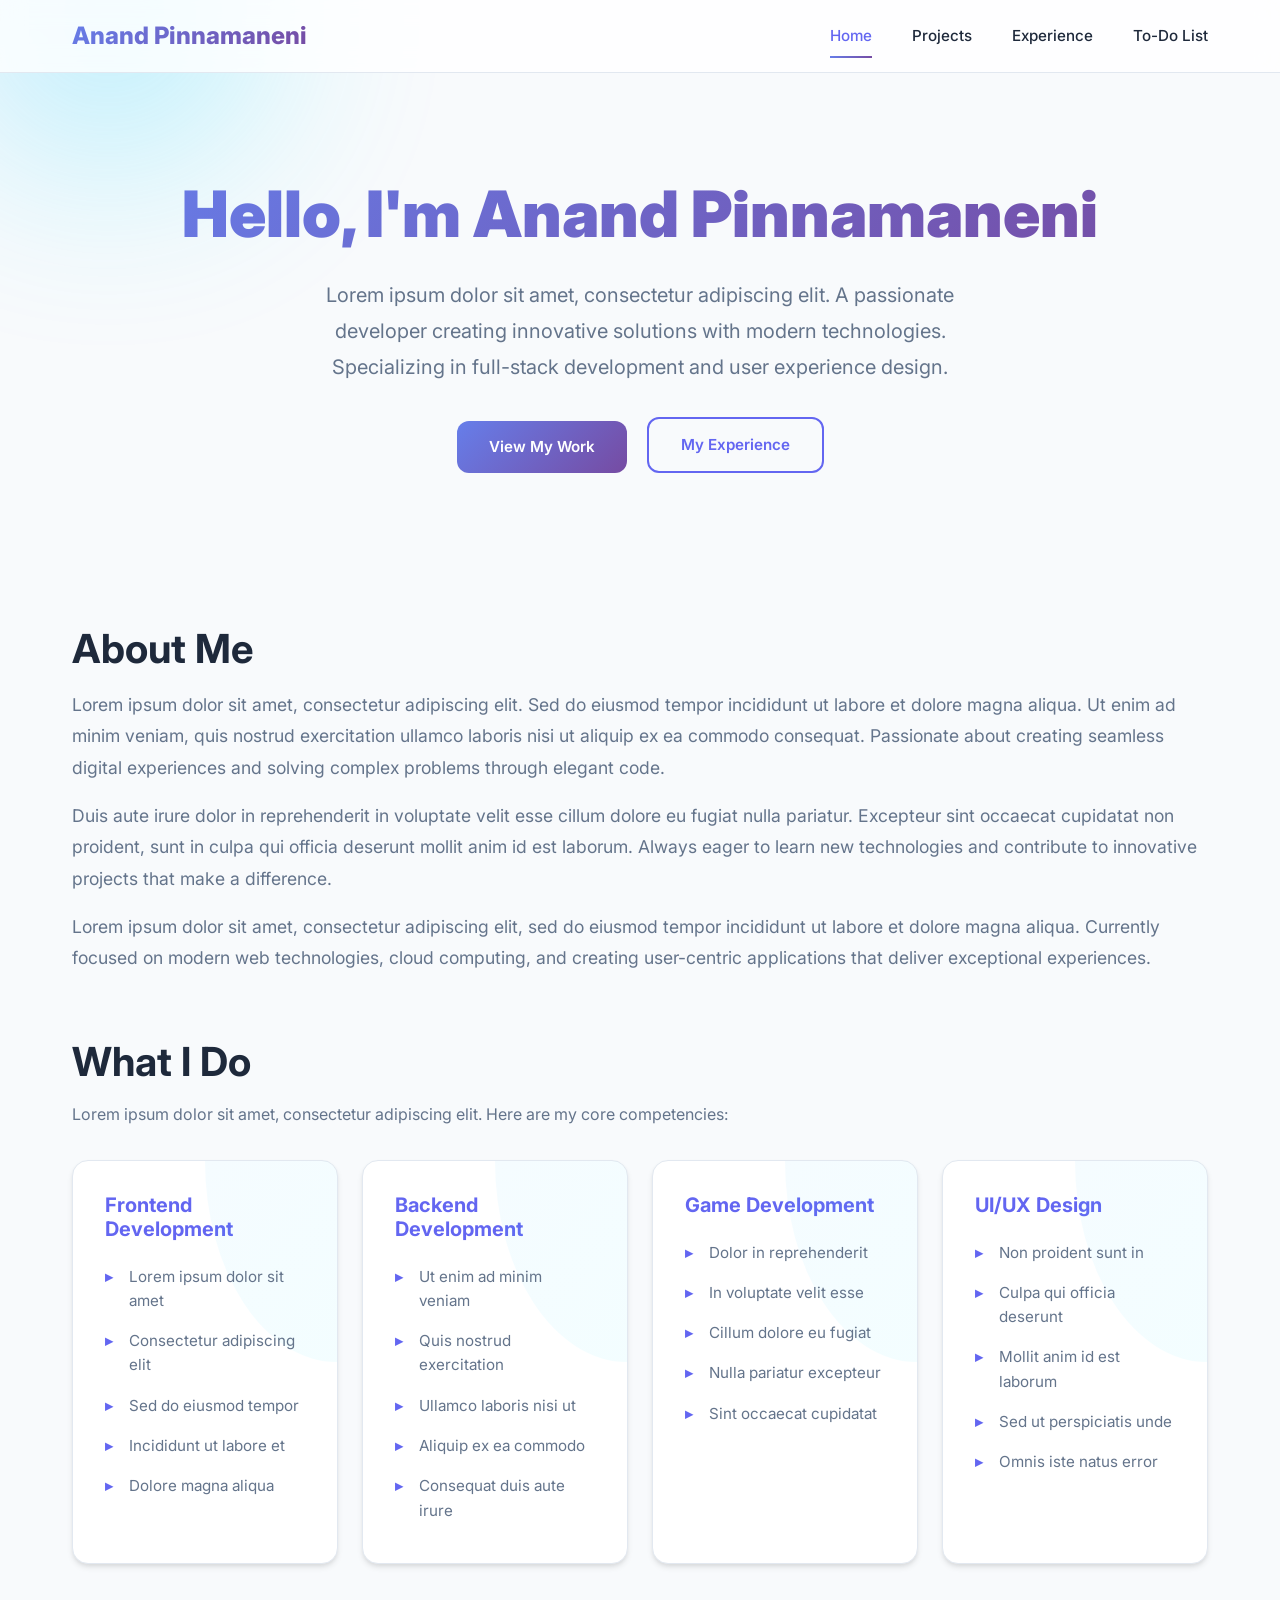
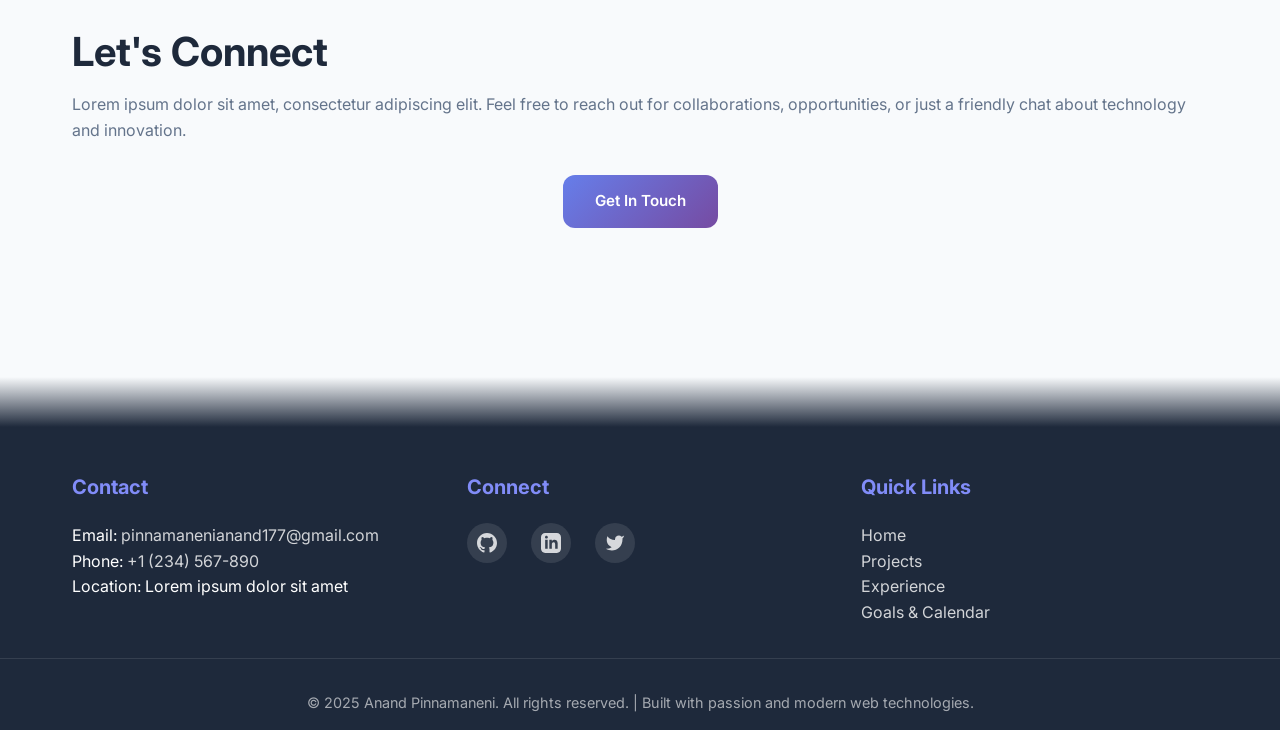
==== index.html @ 84a03266 "first commit" ====
<!DOCTYPE html>
<html lang="en">
<head>
  <meta charset="UTF-8" />
  <meta name="viewport" content="width=device-width, initial-scale=1" />
  <title>Anand Pinnamaneni | Portfolio</title>
  <link rel="stylesheet" href="css/styles.css" />
  <link href="https://fonts.googleapis.com/css2?family=Inter:wght@400;500;600;700;800;900&display=swap" rel="stylesheet">
</head>
<body>
  <header>
    <div class="header-container">
      <a href="index.html" class="logo">Anand Pinnamaneni</a>
      <button class="menu-toggle" id="menu-toggle">☰</button>
      <nav id="nav-menu">
        <a href="index.html" class="active">Home</a>
        <a href="projects.html">Projects</a>
        <a href="experience.html">Experience</a>
        <a href="todo.html">To-Do List</a>
      </nav>
    </div>
  </header>

  <main>
    <section class="hero">
      <h1>Hello, I'm Anand Pinnamaneni</h1>
      <p>Lorem ipsum dolor sit amet, consectetur adipiscing elit. A passionate developer creating innovative solutions with modern technologies. Specializing in full-stack development and user experience design.</p>
      <div style="margin-top: 2rem;">
        <a href="projects.html" class="btn">View My Work</a>
        <a href="experience.html" class="btn btn-secondary" style="margin-left: 1rem;">My Experience</a>
      </div>
    </section>
    <section>
      <h2>About Me</h2>
      <p style="font-size: 1.1rem; line-height: 1.8; color: var(--text-light);">
        Lorem ipsum dolor sit amet, consectetur adipiscing elit. Sed do eiusmod tempor incididunt ut labore et dolore magna aliqua. Ut enim ad minim veniam, quis nostrud exercitation ullamco laboris nisi ut aliquip ex ea commodo consequat. Passionate about creating seamless digital experiences and solving complex problems through elegant code.
      </p>
      <p style="font-size: 1.1rem; line-height: 1.8; color: var(--text-light); margin-top: 1rem;">
        Duis aute irure dolor in reprehenderit in voluptate velit esse cillum dolore eu fugiat nulla pariatur. Excepteur sint occaecat cupidatat non proident, sunt in culpa qui officia deserunt mollit anim id est laborum. Always eager to learn new technologies and contribute to innovative projects that make a difference.
      </p>
      <p style="font-size: 1.1rem; line-height: 1.8; color: var(--text-light); margin-top: 1rem;">
        Lorem ipsum dolor sit amet, consectetur adipiscing elit, sed do eiusmod tempor incididunt ut labore et dolore magna aliqua. Currently focused on modern web technologies, cloud computing, and creating user-centric applications that deliver exceptional experiences.
      </p>
    </section>

    <section>
      <h2>What I Do</h2>
      <p style="color: var(--text-light); margin-bottom: 2rem;">Lorem ipsum dolor sit amet, consectetur adipiscing elit. Here are my core competencies:</p>
      
      <div class="skills-grid">
        <div class="skill-category">
          <h4>Frontend Development</h4>
          <ul>
            <li>Lorem ipsum dolor sit amet</li>
            <li>Consectetur adipiscing elit</li>
            <li>Sed do eiusmod tempor</li>
            <li>Incididunt ut labore et</li>
            <li>Dolore magna aliqua</li>
          </ul>
        </div>        <div class="skill-category">
          <h4>Backend Development</h4>
          <ul>
            <li>Ut enim ad minim veniam</li>
            <li>Quis nostrud exercitation</li>
            <li>Ullamco laboris nisi ut</li>
            <li>Aliquip ex ea commodo</li>
            <li>Consequat duis aute irure</li>
          </ul>
        </div>
        <div class="skill-category">
          <h4>Game Development</h4>
          <ul>
            <li>Dolor in reprehenderit</li>
            <li>In voluptate velit esse</li>
            <li>Cillum dolore eu fugiat</li>
            <li>Nulla pariatur excepteur</li>
            <li>Sint occaecat cupidatat</li>
          </ul>
        </div>
        <div class="skill-category">
          <h4>UI/UX Design</h4>
          <ul>
            <li>Non proident sunt in</li>
            <li>Culpa qui officia deserunt</li>
            <li>Mollit anim id est laborum</li>
            <li>Sed ut perspiciatis unde</li>
            <li>Omnis iste natus error</li>
          </ul>
        </div>
      </div>
    </section>
    <section>
      <h2>Let's Connect</h2>
      <p style="color: var(--text-light); margin-bottom: 2rem;">
        Lorem ipsum dolor sit amet, consectetur adipiscing elit. Feel free to reach out for collaborations, opportunities, or just a friendly chat about technology and innovation.
      </p>
      <div style="text-align: center;">
        <a href="mailto:pinnamanenianand177@gmail.com" class="btn">Get In Touch</a>
      </div>
    </section>
  </main>

  <footer>
    <div class="footer-content">
      <div class="footer-section">
        <h3>Contact</h3>
        <p>Email: <a href="mailto:pinnamanenianand177@gmail.com">pinnamanenianand177@gmail.com</a></p>
        <p>Phone: <a href="tel:+1234567890">+1 (234) 567-890</a></p>
        <p>Location: Lorem ipsum dolor sit amet</p>
      </div>
      <div class="footer-section">
        <h3>Connect</h3>
        <div class="social-links">
          <a href="https://github.com" target="_blank" title="GitHub">
            <svg width="20" height="20" fill="currentColor" viewBox="0 0 24 24"><path d="M12 0c-6.626 0-12 5.373-12 12 0 5.302 3.438 9.8 8.207 11.387.599.111.793-.261.793-.577v-2.234c-3.338.726-4.033-1.416-4.033-1.416-.546-1.387-1.333-1.756-1.333-1.756-1.089-.745.083-.729.083-.729 1.205.084 1.839 1.237 1.839 1.237 1.07 1.834 2.807 1.304 3.492.997.107-.775.418-1.305.762-1.604-2.665-.305-5.467-1.334-5.467-5.931 0-1.311.469-2.381 1.236-3.221-.124-.303-.535-1.524.117-3.176 0 0 1.008-.322 3.301 1.23.957-.266 1.983-.399 3.003-.404 1.02.005 2.047.138 3.006.404 2.291-1.552 3.297-1.23 3.297-1.23.653 1.653.242 2.874.118 3.176.77.84 1.235 1.911 1.235 3.221 0 4.609-2.807 5.624-5.479 5.921.43.372.823 1.102.823 2.222v3.293c0 .319.192.694.801.576 4.765-1.589 8.199-6.086 8.199-11.386 0-6.627-5.373-12-12-12z"/></svg>
          </a>
          <a href="https://linkedin.com" target="_blank" title="LinkedIn">
            <svg width="20" height="20" fill="currentColor" viewBox="0 0 24 24"><path d="M19 0h-14c-2.761 0-5 2.239-5 5v14c0 2.761 2.239 5 5 5h14c2.762 0 5-2.239 5-5v-14c0-2.761-2.238-5-5-5zm-11 19h-3v-11h3v11zm-1.5-12.268c-.966 0-1.75-.79-1.75-1.764s.784-1.764 1.75-1.764 1.75.79 1.75 1.764-.783 1.764-1.75 1.764zm13.5 12.268h-3v-5.604c0-3.368-4-3.113-4 0v5.604h-3v-11h3v1.765c1.396-2.586 7-2.777 7 2.476v6.759z"/></svg>
          </a>
          <a href="https://twitter.com" target="_blank" title="Twitter">
            <svg width="20" height="20" fill="currentColor" viewBox="0 0 24 24"><path d="M23 3a10.9 10.9 0 01-3.14 1.53 4.48 4.48 0 00-7.86 3v1A10.66 10.66 0 013 4s-4 9 5 13a11.64 11.64 0 01-7 2c9 5 20 0 20-11.5a4.5 4.5 0 00-.08-.83A7.72 7.72 0 0023 3z"></path></svg>
          </a>
        </div>
      </div>
      <div class="footer-section">
        <h3>Quick Links</h3>
        <p><a href="index.html">Home</a></p>
        <p><a href="projects.html">Projects</a></p>
        <p><a href="experience.html">Experience</a></p>
        <p><a href="todo.html">Goals & Calendar</a></p>
      </div>
    </div>
    <div class="footer-bottom">
      <p>&copy; 2025 Anand Pinnamaneni. All rights reserved. | Built with passion and modern web technologies.</p>
    </div>
  </footer>

  <script src="javascripts/script.js"></script>
</body>
</html>
---- css/styles.css ----
/* Modern Portfolio CSS - Enhanced Design */

/* CSS Variables for Modern Theme */
:root {
  --primary-color: #6366f1;
  --primary-dark: #4f46e5;
  --primary-light: #818cf8;
  --secondary-color: #ec4899;
  --accent-color: #14b8a6;
  --text-color: #1e293b;
  --text-light: #64748b;
  --text-muted: #94a3b8;
  --bg-color: #f8fafc;
  --card-bg: #ffffff;
  --card-hover: #f1f5f9;
  --border-color: #e2e8f0;
  --shadow-sm: 0 1px 2px 0 rgba(0, 0, 0, 0.05);
  --shadow: 0 4px 6px -1px rgba(0, 0, 0, 0.1), 0 2px 4px -1px rgba(0, 0, 0, 0.06);
  --shadow-md: 0 10px 15px -3px rgba(0, 0, 0, 0.1), 0 4px 6px -2px rgba(0, 0, 0, 0.05);
  --shadow-lg: 0 20px 25px -5px rgba(0, 0, 0, 0.1), 0 10px 10px -5px rgba(0, 0, 0, 0.04);
  --shadow-xl: 0 25px 50px -12px rgba(0, 0, 0, 0.25);
  --gradient-primary: linear-gradient(135deg, #667eea 0%, #764ba2 100%);
  --gradient-secondary: linear-gradient(135deg, #f093fb 0%, #f5576c 100%);
  --gradient-accent: linear-gradient(135deg, #4facfe 0%, #00f2fe 100%);
}

/* Global Reset and Base */
* {
  box-sizing: border-box;
  margin: 0;
  padding: 0;
}

html {
  scroll-behavior: smooth;
}

body {
  font-family: 'Inter', -apple-system, BlinkMacSystemFont, 'Segoe UI', Roboto, sans-serif;
  line-height: 1.6;
  background-color: var(--bg-color);
  color: var(--text-color);
  min-height: 100vh;
  font-size: 16px;
  -webkit-font-smoothing: antialiased;
  -moz-osx-font-smoothing: grayscale;
}

/* Typography */
h1, h2, h3, h4, h5, h6 {
  font-weight: 700;
  line-height: 1.2;
  margin-bottom: 1rem;
}

h1 { font-size: 3.5rem; }
h2 { font-size: 2.5rem; }
h3 { font-size: 1.875rem; }
h4 { font-size: 1.5rem; }
h5 { font-size: 1.25rem; }
h6 { font-size: 1rem; }

/* Modern Header with Glassmorphism */
header {
  position: fixed;
  top: 0;
  width: 100%;
  backdrop-filter: blur(12px);
  background: rgba(255, 255, 255, 0.8);
  border-bottom: 1px solid var(--border-color);
  z-index: 1000;
  transition: all 0.3s ease;
}

header.scrolled {
  box-shadow: var(--shadow-md);
}
.header-container {
  max-width: 1200px;
  margin: 0 auto;
  padding: 1rem 2rem;
  display: flex;
  justify-content: space-between;
  align-items: center;
}

.logo {
  font-size: 1.5rem;
  font-weight: 800;
  text-decoration: none;
  background: var(--gradient-primary);
  -webkit-background-clip: text;
  -webkit-text-fill-color: transparent;
  background-clip: text;
  transition: all 0.3s ease;
}

.logo:hover {
  transform: translateX(5px);
}

nav {
  display: flex;
  gap: 2.5rem;
  align-items: center;
}

nav a {
  color: var(--text-color);
  text-decoration: none;
  font-weight: 500;
  position: relative;
  transition: all 0.3s ease;
  padding: 0.5rem 0;
  font-size: 0.95rem;
}
nav a::after {
  content: '';
  position: absolute;
  bottom: -2px;
  left: 0;
  width: 0;
  height: 2px;
  background: var(--gradient-primary);
  transition: width 0.3s ease;
}

nav a:hover {
  color: var(--primary-color);
}

nav a:hover::after,
nav a.active::after {
  width: 100%;
}

nav a.active {
  color: var(--primary-color);
}

/* Mobile Menu */
.menu-toggle {
  display: none;
  background: none;
  border: none;
  font-size: 1.5rem;
  color: var(--text-color);
  cursor: pointer;
  padding: 0.5rem;
}
/* Main Content */
main {
  max-width: 1200px;
  margin: 0 auto;
  padding: 6rem 2rem 3rem;
  min-height: calc(100vh - 200px);
}

section {
  margin-bottom: 4rem;
  animation: fadeInUp 0.6s ease-out;
}

@keyframes fadeInUp {
  from {
    opacity: 0;
    transform: translateY(30px);
  }
  to {
    opacity: 1;
    transform: translateY(0);
  }
}

/* Hero Section - Modern Design */
.hero {
  text-align: center;
  padding: 5rem 0;
  position: relative;
}

.hero::before {
  content: '';
  position: absolute;
  top: -50%;
  left: -10%;
  width: 300px;
  height: 300px;
  background: var(--gradient-accent);
  filter: blur(100px);
  opacity: 0.3;
  border-radius: 50%;
  z-index: -1;
}
.hero h1 {
  font-size: clamp(2.5rem, 5vw, 4rem);
  font-weight: 900;
  margin-bottom: 1.5rem;
  background: var(--gradient-primary);
  -webkit-background-clip: text;
  -webkit-text-fill-color: transparent;
  background-clip: text;
  animation: gradient 3s ease infinite;
}

@keyframes gradient {
  0%, 100% { background-position: 0% 50%; }
  50% { background-position: 100% 50%; }
}

.hero p {
  font-size: 1.25rem;
  color: var(--text-light);
  max-width: 700px;
  margin: 0 auto 2rem;
  line-height: 1.8;
}

/* Modern Card Design */
.card-container {
  display: grid;
  grid-template-columns: repeat(auto-fill, minmax(320px, 1fr));
  gap: 2rem;
  margin-top: 3rem;
}
.project-card {
  background: var(--card-bg);
  border-radius: 16px;
  overflow: hidden;
  box-shadow: var(--shadow);
  transition: all 0.4s cubic-bezier(0.175, 0.885, 0.32, 1.275);
  cursor: pointer;
  position: relative;
  border: 1px solid var(--border-color);
}

.project-card::before {
  content: '';
  position: absolute;
  top: 0;
  left: 0;
  width: 100%;
  height: 100%;
  background: var(--gradient-primary);
  opacity: 0;
  transition: opacity 0.3s ease;
  z-index: 1;
}

.project-card:hover {
  transform: translateY(-8px) scale(1.02);
  box-shadow: var(--shadow-xl);
  border-color: var(--primary-light);
}

.project-card:hover::before {
  opacity: 0.05;
}
.card-image {
  width: 100%;
  height: 220px;
  object-fit: cover;
  transition: transform 0.4s ease;
}

.project-card:hover .card-image {
  transform: scale(1.1);
}

.card-content {
  padding: 1.75rem;
  position: relative;
  z-index: 2;
}

.project-card h3 {
  font-size: 1.375rem;
  margin-bottom: 0.75rem;
  color: var(--text-color);
}

.project-card p {
  color: var(--text-light);
  font-size: 0.95rem;
  line-height: 1.6;
  margin-bottom: 1.25rem;
}

.tech-stack {
  display: flex;
  flex-wrap: wrap;
  gap: 0.5rem;
  margin-top: 1rem;
}
.tech-tag {
  background: var(--primary-light);
  background: linear-gradient(135deg, var(--primary-light), var(--primary-color));
  color: white;
  padding: 0.375rem 0.875rem;
  border-radius: 999px;
  font-size: 0.8rem;
  font-weight: 600;
  letter-spacing: 0.025em;
  transition: all 0.3s ease;
}

.tech-tag:hover {
  transform: scale(1.05);
  box-shadow: 0 4px 8px rgba(99, 102, 241, 0.3);
}

/* Modern Modal Design */
.modal {
  display: none;
  position: fixed;
  z-index: 2000;
  left: 0;
  top: 0;
  width: 100%;
  height: 100%;
  background-color: rgba(0, 0, 0, 0.7);
  backdrop-filter: blur(8px);
  animation: fadeIn 0.3s ease;
}

@keyframes fadeIn {
  from { opacity: 0; }
  to { opacity: 1; }
}
.modal-content {
  background-color: var(--card-bg);
  margin: 3% auto;
  padding: 0;
  border-radius: 20px;
  width: 90%;
  max-width: 700px;
  max-height: 90vh;
  overflow: hidden;
  box-shadow: var(--shadow-xl);
  animation: slideIn 0.4s ease;
  position: relative;
}

@keyframes slideIn {
  from {
    opacity: 0;
    transform: translateY(-50px) scale(0.95);
  }
  to {
    opacity: 1;
    transform: translateY(0) scale(1);
  }
}

.modal-header {
  position: relative;
  height: 250px;
  overflow: hidden;
}

.modal-header img {
  width: 100%;
  height: 100%;
  object-fit: cover;
}
.modal-body {
  padding: 2.5rem;
  max-height: calc(90vh - 250px);
  overflow-y: auto;
}

.modal-body h2 {
  font-size: 2.25rem;
  margin-bottom: 1.5rem;
  color: var(--text-color);
}

.modal-body h3 {
  font-size: 1.5rem;
  margin-top: 2rem;
  margin-bottom: 1rem;
  color: var(--primary-color);
}

.close {
  position: absolute;
  top: 1rem;
  right: 1rem;
  font-size: 2rem;
  font-weight: bold;
  cursor: pointer;
  width: 40px;
  height: 40px;
  border-radius: 50%;
  background: rgba(255, 255, 255, 0.9);
  display: flex;
  align-items: center;
  justify-content: center;
  transition: all 0.3s ease;
  z-index: 10;
}
.close:hover {
  background: rgba(255, 255, 255, 1);
  transform: rotate(90deg);
  color: var(--primary-color);
}

/* Experience Timeline - Modern */
.experience-timeline {
  position: relative;
  padding-left: 3rem;
  margin-top: 3rem;
}

.experience-timeline::before {
  content: '';
  position: absolute;
  left: 15px;
  top: 0;
  height: 100%;
  width: 3px;
  background: linear-gradient(to bottom, var(--primary-color), var(--secondary-color));
  border-radius: 3px;
}

.experience-item {
  position: relative;
  padding-bottom: 3rem;
  animation: fadeInLeft 0.6s ease-out;
}

@keyframes fadeInLeft {
  from {
    opacity: 0;
    transform: translateX(-30px);
  }
  to {
    opacity: 1;
    transform: translateX(0);
  }
}
.experience-item::before {
  content: '';
  position: absolute;
  left: -42px;
  top: 0.5rem;
  width: 30px;
  height: 30px;
  border-radius: 50%;
  background: var(--gradient-primary);
  border: 4px solid var(--bg-color);
  box-shadow: var(--shadow-md);
  z-index: 1;
}

.experience-item h3 {
  color: var(--text-color);
  margin-bottom: 0.5rem;
  font-size: 1.5rem;
}

.experience-date {
  color: var(--primary-color);
  font-size: 0.95rem;
  font-weight: 600;
  margin-bottom: 1rem;
}

/* Modern Button Styles */
.btn {
  display: inline-block;
  padding: 0.875rem 2rem;
  background: var(--gradient-primary);
  color: white;
  text-decoration: none;
  border-radius: 12px;
  font-weight: 600;
  transition: all 0.3s ease;
  border: none;
  cursor: pointer;
  font-size: 0.95rem;
  position: relative;
  overflow: hidden;
}
.btn::before {
  content: '';
  position: absolute;
  top: 0;
  left: -100%;
  width: 100%;
  height: 100%;
  background: rgba(255, 255, 255, 0.2);
  transition: left 0.3s ease;
}

.btn:hover::before {
  left: 100%;
}

.btn:hover {
  transform: translateY(-2px);
  box-shadow: var(--shadow-lg);
}

.btn-secondary {
  background: transparent;
  color: var(--primary-color);
  border: 2px solid var(--primary-color);
}

.btn-secondary:hover {
  background: var(--primary-color);
  color: white;
}

/* Skills Grid - Modern Cards */
.skills-grid {
  display: grid;
  grid-template-columns: repeat(auto-fit, minmax(250px, 1fr));
  gap: 1.5rem;
  margin-top: 2rem;
}
.skill-category {
  background: var(--card-bg);
  padding: 2rem;
  border-radius: 16px;
  box-shadow: var(--shadow);
  border: 1px solid var(--border-color);
  transition: all 0.3s ease;
  position: relative;
  overflow: hidden;
}

.skill-category::before {
  content: '';
  position: absolute;
  top: -50%;
  right: -50%;
  width: 100%;
  height: 100%;
  background: var(--gradient-accent);
  opacity: 0.05;
  border-radius: 50%;
  transition: all 0.5s ease;
}

.skill-category:hover {
  transform: translateY(-5px);
  box-shadow: var(--shadow-lg);
  border-color: var(--primary-light);
}

.skill-category:hover::before {
  top: -25%;
  right: -25%;
}
.skill-category h4 {
  color: var(--primary-color);
  margin-bottom: 1rem;
  font-size: 1.25rem;
  font-weight: 700;
}

.skill-category ul {
  list-style: none;
}

.skill-category li {
  padding: 0.5rem 0;
  color: var(--text-light);
  font-size: 0.95rem;
  position: relative;
  padding-left: 1.5rem;
}

.skill-category li::before {
  content: '▸';
  position: absolute;
  left: 0;
  color: var(--primary-color);
  font-weight: bold;
}

/* Modern Footer */
footer {
  background: var(--text-color);
  color: white;
  padding: 3rem 0 1rem;
  margin-top: 5rem;
  position: relative;
}
footer::before {
  content: '';
  position: absolute;
  top: -50px;
  left: 0;
  width: 100%;
  height: 50px;
  background: linear-gradient(to bottom, transparent, var(--text-color));
}

.footer-content {
  max-width: 1200px;
  margin: 0 auto;
  padding: 0 2rem;
  display: grid;
  grid-template-columns: repeat(auto-fit, minmax(250px, 1fr));
  gap: 3rem;
}

.footer-section h3 {
  margin-bottom: 1.5rem;
  font-size: 1.25rem;
  color: var(--primary-light);
}

.footer-section a {
  color: rgba(255, 255, 255, 0.8);
  text-decoration: none;
  transition: all 0.3s ease;
}

.footer-section a:hover {
  color: var(--primary-light);
  transform: translateX(5px);
}
.social-links {
  display: flex;
  gap: 1.5rem;
  margin-top: 1rem;
}

.social-links a {
  width: 40px;
  height: 40px;
  border-radius: 50%;
  background: rgba(255, 255, 255, 0.1);
  display: flex;
  align-items: center;
  justify-content: center;
  transition: all 0.3s ease;
  font-size: 0.9rem;
}

.social-links a:hover {
  background: var(--primary-color);
  transform: translateY(-3px);
}

.footer-bottom {
  text-align: center;
  padding-top: 2rem;
  margin-top: 2rem;
  border-top: 1px solid rgba(255, 255, 255, 0.1);
  color: rgba(255, 255, 255, 0.6);
  font-size: 0.9rem;
}

/* Responsive Design */
@media (max-width: 768px) {
  .header-container {
    padding: 1rem;
  }
  .menu-toggle {
    display: block;
  }

  nav {
    display: none;
    position: absolute;
    top: 100%;
    left: 0;
    width: 100%;
    background: rgba(255, 255, 255, 0.95);
    backdrop-filter: blur(12px);
    flex-direction: column;
    padding: 1.5rem;
    gap: 1rem;
    box-shadow: var(--shadow-lg);
  }

  nav.active {
    display: flex;
  }

  .hero h1 {
    font-size: 2.5rem;
  }

  .card-container {
    grid-template-columns: 1fr;
  }

  main {
    padding: 5rem 1rem 3rem;
  }

  h1 { font-size: 2.5rem; }
  h2 { font-size: 2rem; }
  h3 { font-size: 1.5rem; }
  
  .modal-content {
    width: 95%;
    margin: 2% auto;
  }
}

/* Additional Utility Classes */
.text-gradient {
  background: var(--gradient-primary);
  -webkit-background-clip: text;
  -webkit-text-fill-color: transparent;
  background-clip: text;
}

.shadow-hover {
  transition: box-shadow 0.3s ease;
}

.shadow-hover:hover {
  box-shadow: var(--shadow-lg);
}
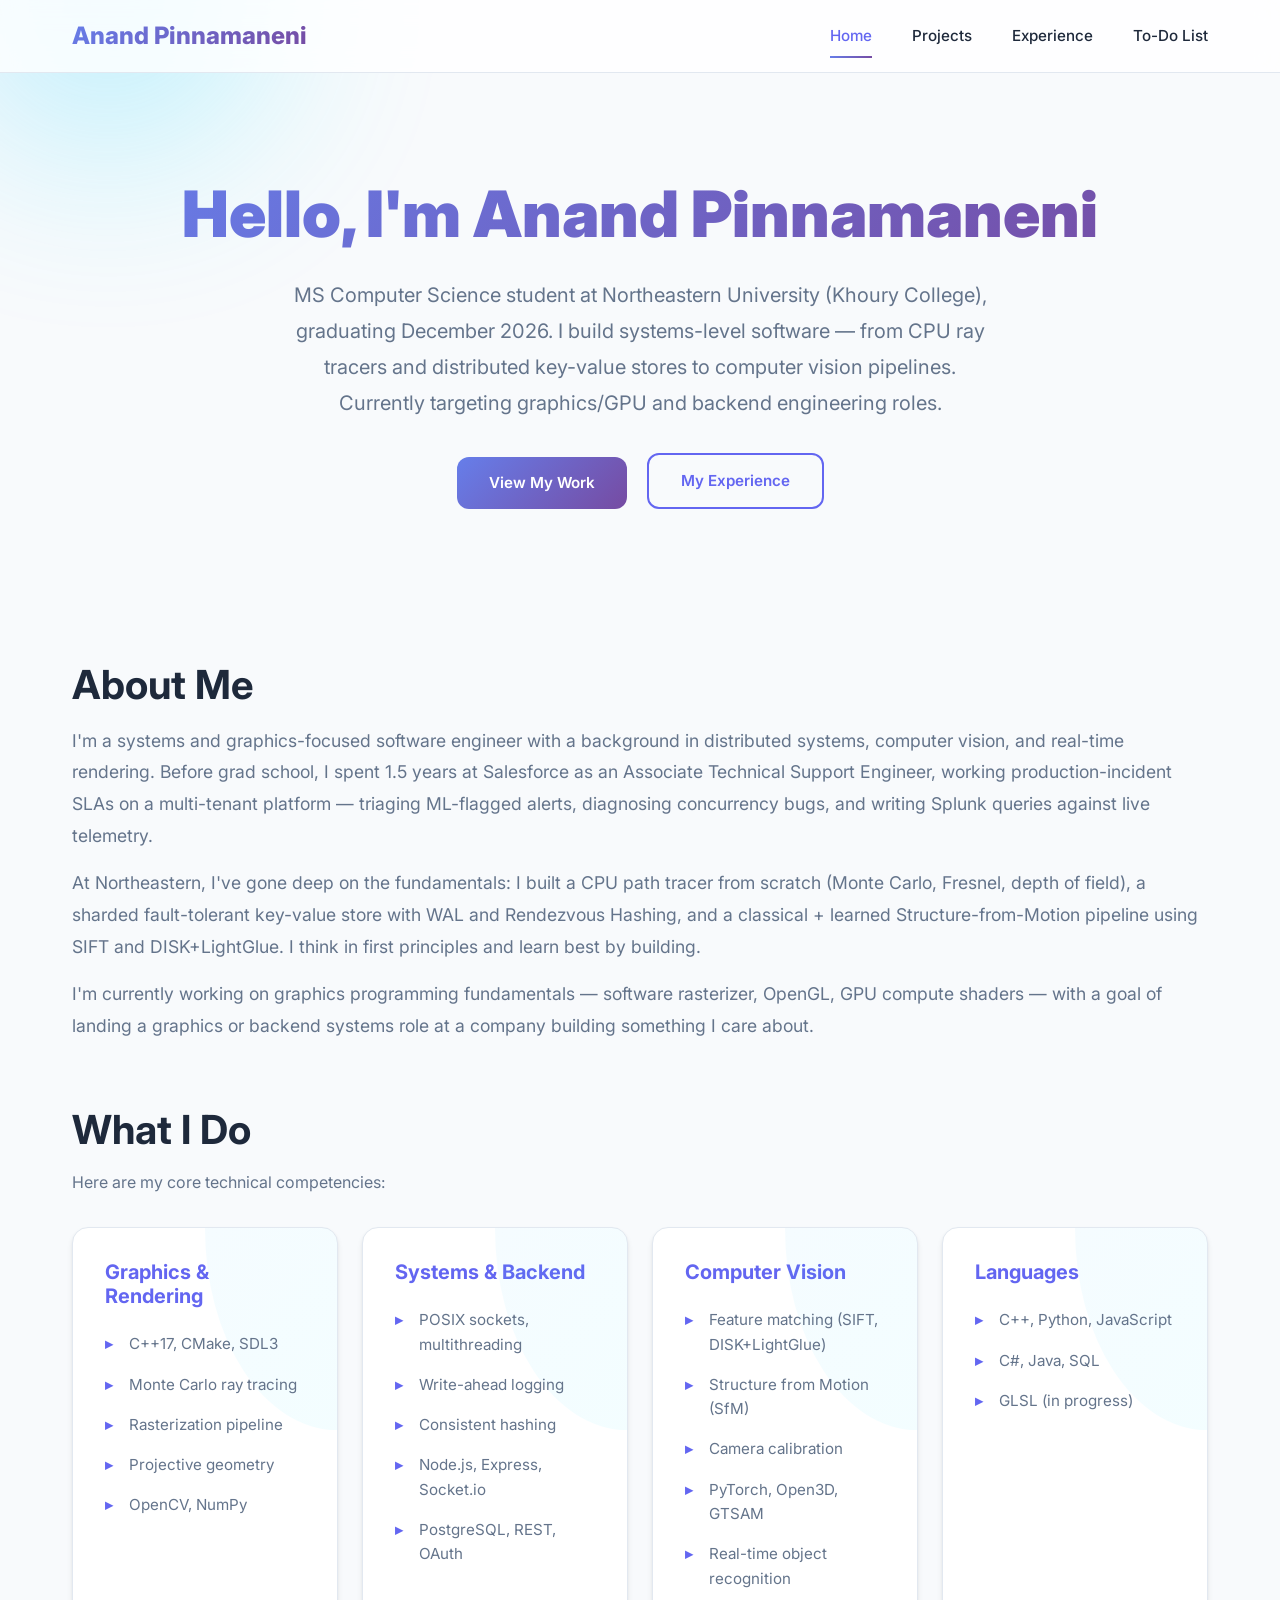
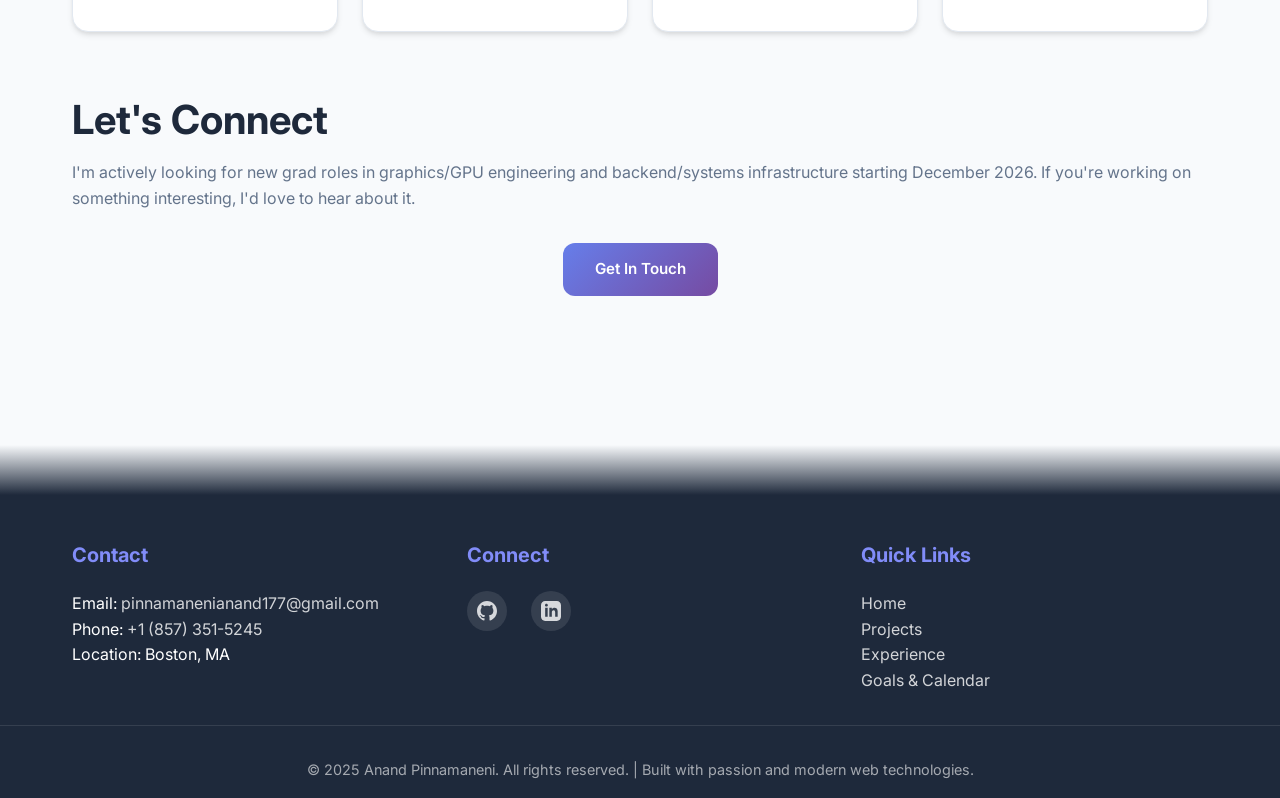
==== commit c94f8751: "home" ====
--- a/index.html
+++ b/index.html
@@ -24,7 +24,7 @@
   <main>
     <section class="hero">
       <h1>Hello, I'm Anand Pinnamaneni</h1>
-      <p>Lorem ipsum dolor sit amet, consectetur adipiscing elit. A passionate developer creating innovative solutions with modern technologies. Specializing in full-stack development and user experience design.</p>
+      <p>MS Computer Science student at Northeastern University (Khoury College), graduating December 2026. I build systems-level software — from CPU ray tracers and distributed key-value stores to computer vision pipelines. Currently targeting graphics/GPU and backend engineering roles.</p>
       <div style="margin-top: 2rem;">
         <a href="projects.html" class="btn">View My Work</a>
         <a href="experience.html" class="btn btn-secondary" style="margin-left: 1rem;">My Experience</a>
@@ -33,58 +33,56 @@
     <section>
       <h2>About Me</h2>
       <p style="font-size: 1.1rem; line-height: 1.8; color: var(--text-light);">
-        Lorem ipsum dolor sit amet, consectetur adipiscing elit. Sed do eiusmod tempor incididunt ut labore et dolore magna aliqua. Ut enim ad minim veniam, quis nostrud exercitation ullamco laboris nisi ut aliquip ex ea commodo consequat. Passionate about creating seamless digital experiences and solving complex problems through elegant code.
+        I'm a systems and graphics-focused software engineer with a background in distributed systems, computer vision, and real-time rendering. Before grad school, I spent 1.5 years at Salesforce as an Associate Technical Support Engineer, working production-incident SLAs on a multi-tenant platform — triaging ML-flagged alerts, diagnosing concurrency bugs, and writing Splunk queries against live telemetry.
       </p>
       <p style="font-size: 1.1rem; line-height: 1.8; color: var(--text-light); margin-top: 1rem;">
-        Duis aute irure dolor in reprehenderit in voluptate velit esse cillum dolore eu fugiat nulla pariatur. Excepteur sint occaecat cupidatat non proident, sunt in culpa qui officia deserunt mollit anim id est laborum. Always eager to learn new technologies and contribute to innovative projects that make a difference.
+        At Northeastern, I've gone deep on the fundamentals: I built a CPU path tracer from scratch (Monte Carlo, Fresnel, depth of field), a sharded fault-tolerant key-value store with WAL and Rendezvous Hashing, and a classical + learned Structure-from-Motion pipeline using SIFT and DISK+LightGlue. I think in first principles and learn best by building.
       </p>
       <p style="font-size: 1.1rem; line-height: 1.8; color: var(--text-light); margin-top: 1rem;">
-        Lorem ipsum dolor sit amet, consectetur adipiscing elit, sed do eiusmod tempor incididunt ut labore et dolore magna aliqua. Currently focused on modern web technologies, cloud computing, and creating user-centric applications that deliver exceptional experiences.
+        I'm currently working on graphics programming fundamentals — software rasterizer, OpenGL, GPU compute shaders — with a goal of landing a graphics or backend systems role at a company building something I care about.
       </p>
     </section>
 
     <section>
       <h2>What I Do</h2>
-      <p style="color: var(--text-light); margin-bottom: 2rem;">Lorem ipsum dolor sit amet, consectetur adipiscing elit. Here are my core competencies:</p>
+      <p style="color: var(--text-light); margin-bottom: 2rem;">Here are my core technical competencies:</p>
       
       <div class="skills-grid">
         <div class="skill-category">
-          <h4>Frontend Development</h4>
+          <h4>Graphics &amp; Rendering</h4>
           <ul>
-            <li>Lorem ipsum dolor sit amet</li>
-            <li>Consectetur adipiscing elit</li>
-            <li>Sed do eiusmod tempor</li>
-            <li>Incididunt ut labore et</li>
-            <li>Dolore magna aliqua</li>
+            <li>C++17, CMake, SDL3</li>
+            <li>Monte Carlo ray tracing</li>
+            <li>Rasterization pipeline</li>
+            <li>Projective geometry</li>
+            <li>OpenCV, NumPy</li>
           </ul>
         </div>        <div class="skill-category">
-          <h4>Backend Development</h4>
+          <h4>Systems &amp; Backend</h4>
           <ul>
-            <li>Ut enim ad minim veniam</li>
-            <li>Quis nostrud exercitation</li>
-            <li>Ullamco laboris nisi ut</li>
-            <li>Aliquip ex ea commodo</li>
-            <li>Consequat duis aute irure</li>
+            <li>POSIX sockets, multithreading</li>
+            <li>Write-ahead logging</li>
+            <li>Consistent hashing</li>
+            <li>Node.js, Express, Socket.io</li>
+            <li>PostgreSQL, REST, OAuth</li>
           </ul>
         </div>
         <div class="skill-category">
-          <h4>Game Development</h4>
+          <h4>Computer Vision</h4>
           <ul>
-            <li>Dolor in reprehenderit</li>
-            <li>In voluptate velit esse</li>
-            <li>Cillum dolore eu fugiat</li>
-            <li>Nulla pariatur excepteur</li>
-            <li>Sint occaecat cupidatat</li>
+            <li>Feature matching (SIFT, DISK+LightGlue)</li>
+            <li>Structure from Motion (SfM)</li>
+            <li>Camera calibration</li>
+            <li>PyTorch, Open3D, GTSAM</li>
+            <li>Real-time object recognition</li>
           </ul>
         </div>
         <div class="skill-category">
-          <h4>UI/UX Design</h4>
+          <h4>Languages</h4>
           <ul>
-            <li>Non proident sunt in</li>
-            <li>Culpa qui officia deserunt</li>
-            <li>Mollit anim id est laborum</li>
-            <li>Sed ut perspiciatis unde</li>
-            <li>Omnis iste natus error</li>
+            <li>C++, Python, JavaScript</li>
+            <li>C#, Java, SQL</li>
+            <li>GLSL (in progress)</li>
           </ul>
         </div>
       </div>
@@ -92,7 +90,7 @@
     <section>
       <h2>Let's Connect</h2>
       <p style="color: var(--text-light); margin-bottom: 2rem;">
-        Lorem ipsum dolor sit amet, consectetur adipiscing elit. Feel free to reach out for collaborations, opportunities, or just a friendly chat about technology and innovation.
+        I'm actively looking for new grad roles in graphics/GPU engineering and backend/systems infrastructure starting December 2026. If you're working on something interesting, I'd love to hear about it.
       </p>
       <div style="text-align: center;">
         <a href="mailto:pinnamanenianand177@gmail.com" class="btn">Get In Touch</a>
@@ -105,20 +103,17 @@
       <div class="footer-section">
         <h3>Contact</h3>
         <p>Email: <a href="mailto:pinnamanenianand177@gmail.com">pinnamanenianand177@gmail.com</a></p>
-        <p>Phone: <a href="tel:+1234567890">+1 (234) 567-890</a></p>
-        <p>Location: Lorem ipsum dolor sit amet</p>
+        <p>Phone: <a href="tel:+18573515245">+1 (857) 351-5245</a></p>
+        <p>Location: Boston, MA</p>
       </div>
       <div class="footer-section">
         <h3>Connect</h3>
         <div class="social-links">
-          <a href="https://github.com" target="_blank" title="GitHub">
+          <a href="https://github.com/Anand283" target="_blank" title="GitHub">
             <svg width="20" height="20" fill="currentColor" viewBox="0 0 24 24"><path d="M12 0c-6.626 0-12 5.373-12 12 0 5.302 3.438 9.8 8.207 11.387.599.111.793-.261.793-.577v-2.234c-3.338.726-4.033-1.416-4.033-1.416-.546-1.387-1.333-1.756-1.333-1.756-1.089-.745.083-.729.083-.729 1.205.084 1.839 1.237 1.839 1.237 1.07 1.834 2.807 1.304 3.492.997.107-.775.418-1.305.762-1.604-2.665-.305-5.467-1.334-5.467-5.931 0-1.311.469-2.381 1.236-3.221-.124-.303-.535-1.524.117-3.176 0 0 1.008-.322 3.301 1.23.957-.266 1.983-.399 3.003-.404 1.02.005 2.047.138 3.006.404 2.291-1.552 3.297-1.23 3.297-1.23.653 1.653.242 2.874.118 3.176.77.84 1.235 1.911 1.235 3.221 0 4.609-2.807 5.624-5.479 5.921.43.372.823 1.102.823 2.222v3.293c0 .319.192.694.801.576 4.765-1.589 8.199-6.086 8.199-11.386 0-6.627-5.373-12-12-12z"/></svg>
           </a>
-          <a href="https://linkedin.com" target="_blank" title="LinkedIn">
+          <a href="https://www.linkedin.com/in/anandp17/" target="_blank" title="LinkedIn">
             <svg width="20" height="20" fill="currentColor" viewBox="0 0 24 24"><path d="M19 0h-14c-2.761 0-5 2.239-5 5v14c0 2.761 2.239 5 5 5h14c2.762 0 5-2.239 5-5v-14c0-2.761-2.238-5-5-5zm-11 19h-3v-11h3v11zm-1.5-12.268c-.966 0-1.75-.79-1.75-1.764s.784-1.764 1.75-1.764 1.75.79 1.75 1.764-.783 1.764-1.75 1.764zm13.5 12.268h-3v-5.604c0-3.368-4-3.113-4 0v5.604h-3v-11h3v1.765c1.396-2.586 7-2.777 7 2.476v6.759z"/></svg>
-          </a>
-          <a href="https://twitter.com" target="_blank" title="Twitter">
-            <svg width="20" height="20" fill="currentColor" viewBox="0 0 24 24"><path d="M23 3a10.9 10.9 0 01-3.14 1.53 4.48 4.48 0 00-7.86 3v1A10.66 10.66 0 013 4s-4 9 5 13a11.64 11.64 0 01-7 2c9 5 20 0 20-11.5a4.5 4.5 0 00-.08-.83A7.72 7.72 0 0023 3z"></path></svg>
           </a>
         </div>
       </div>
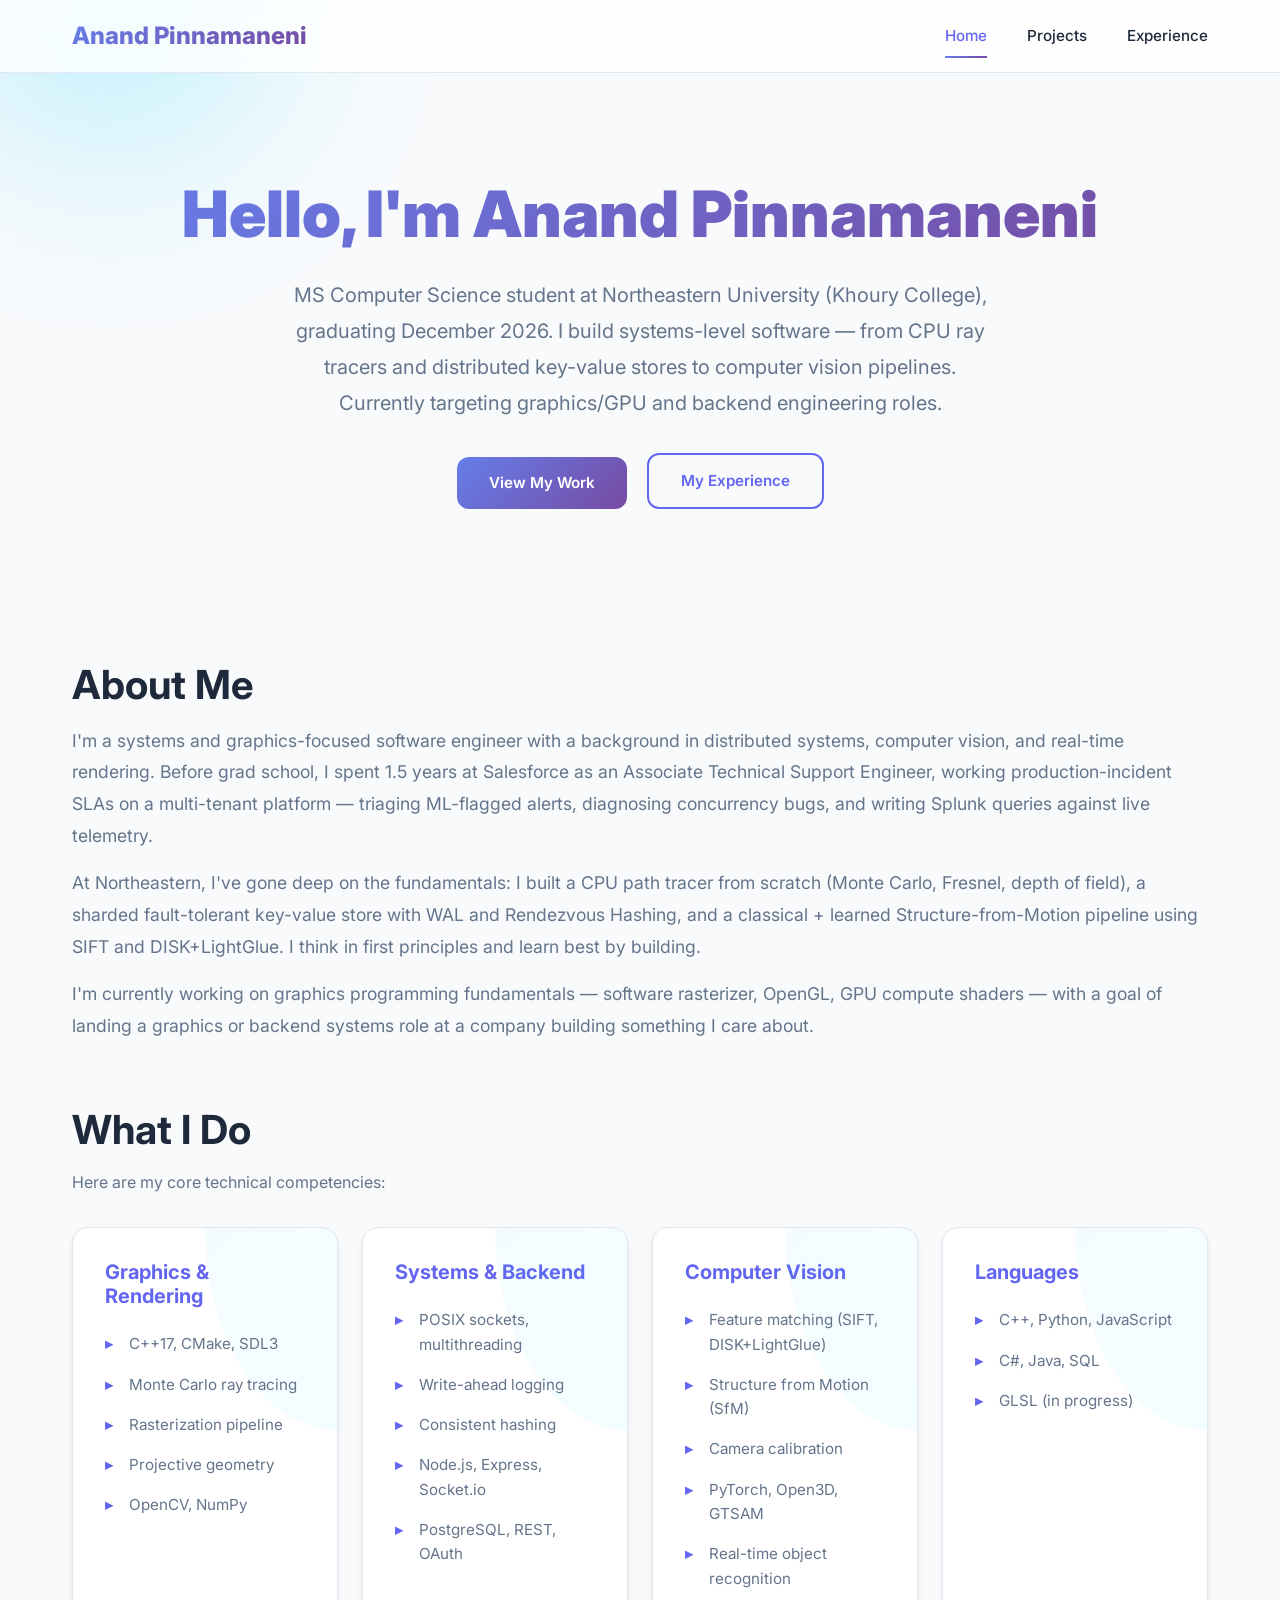
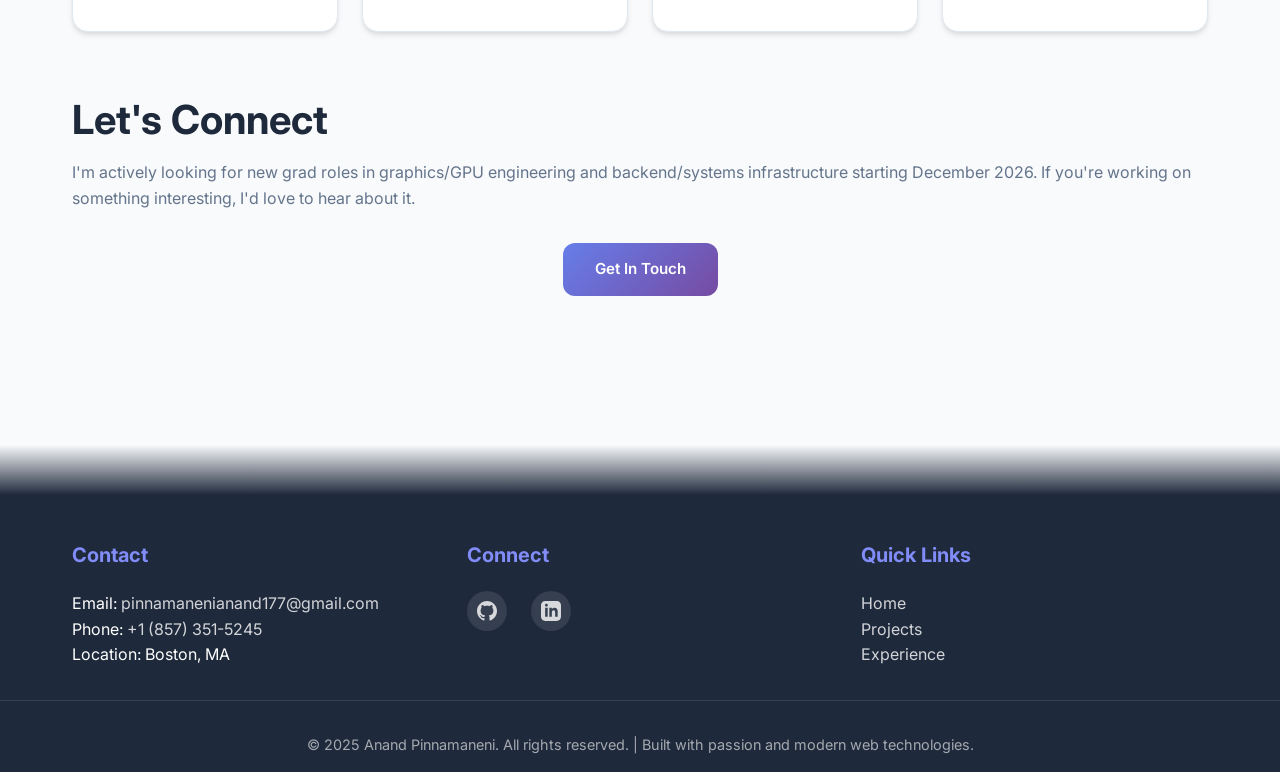
==== commit 75895171: "smallchanges" ====
--- a/index.html
+++ b/index.html
@@ -16,7 +16,6 @@
         <a href="index.html" class="active">Home</a>
         <a href="projects.html">Projects</a>
         <a href="experience.html">Experience</a>
-        <a href="todo.html">To-Do List</a>
       </nav>
     </div>
   </header>
@@ -122,7 +121,6 @@
         <p><a href="index.html">Home</a></p>
         <p><a href="projects.html">Projects</a></p>
         <p><a href="experience.html">Experience</a></p>
-        <p><a href="todo.html">Goals & Calendar</a></p>
       </div>
     </div>
     <div class="footer-bottom">
